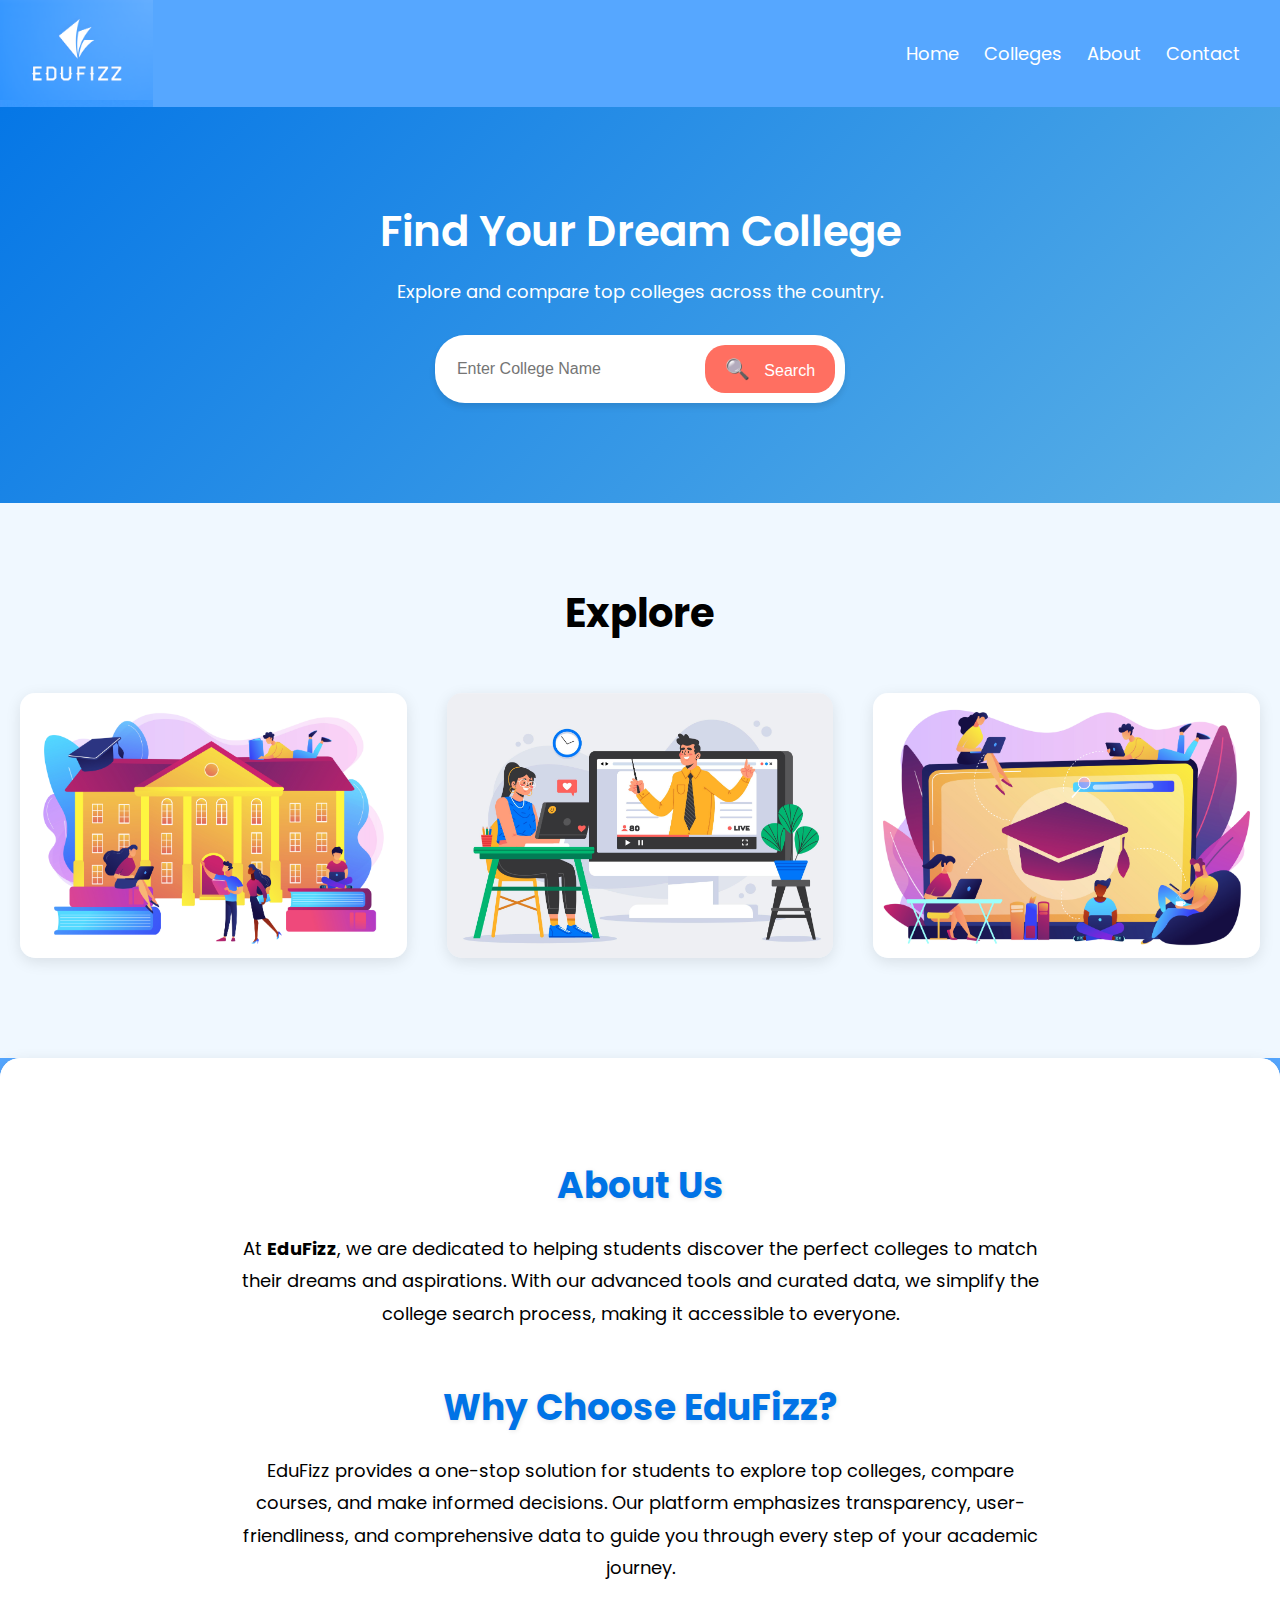
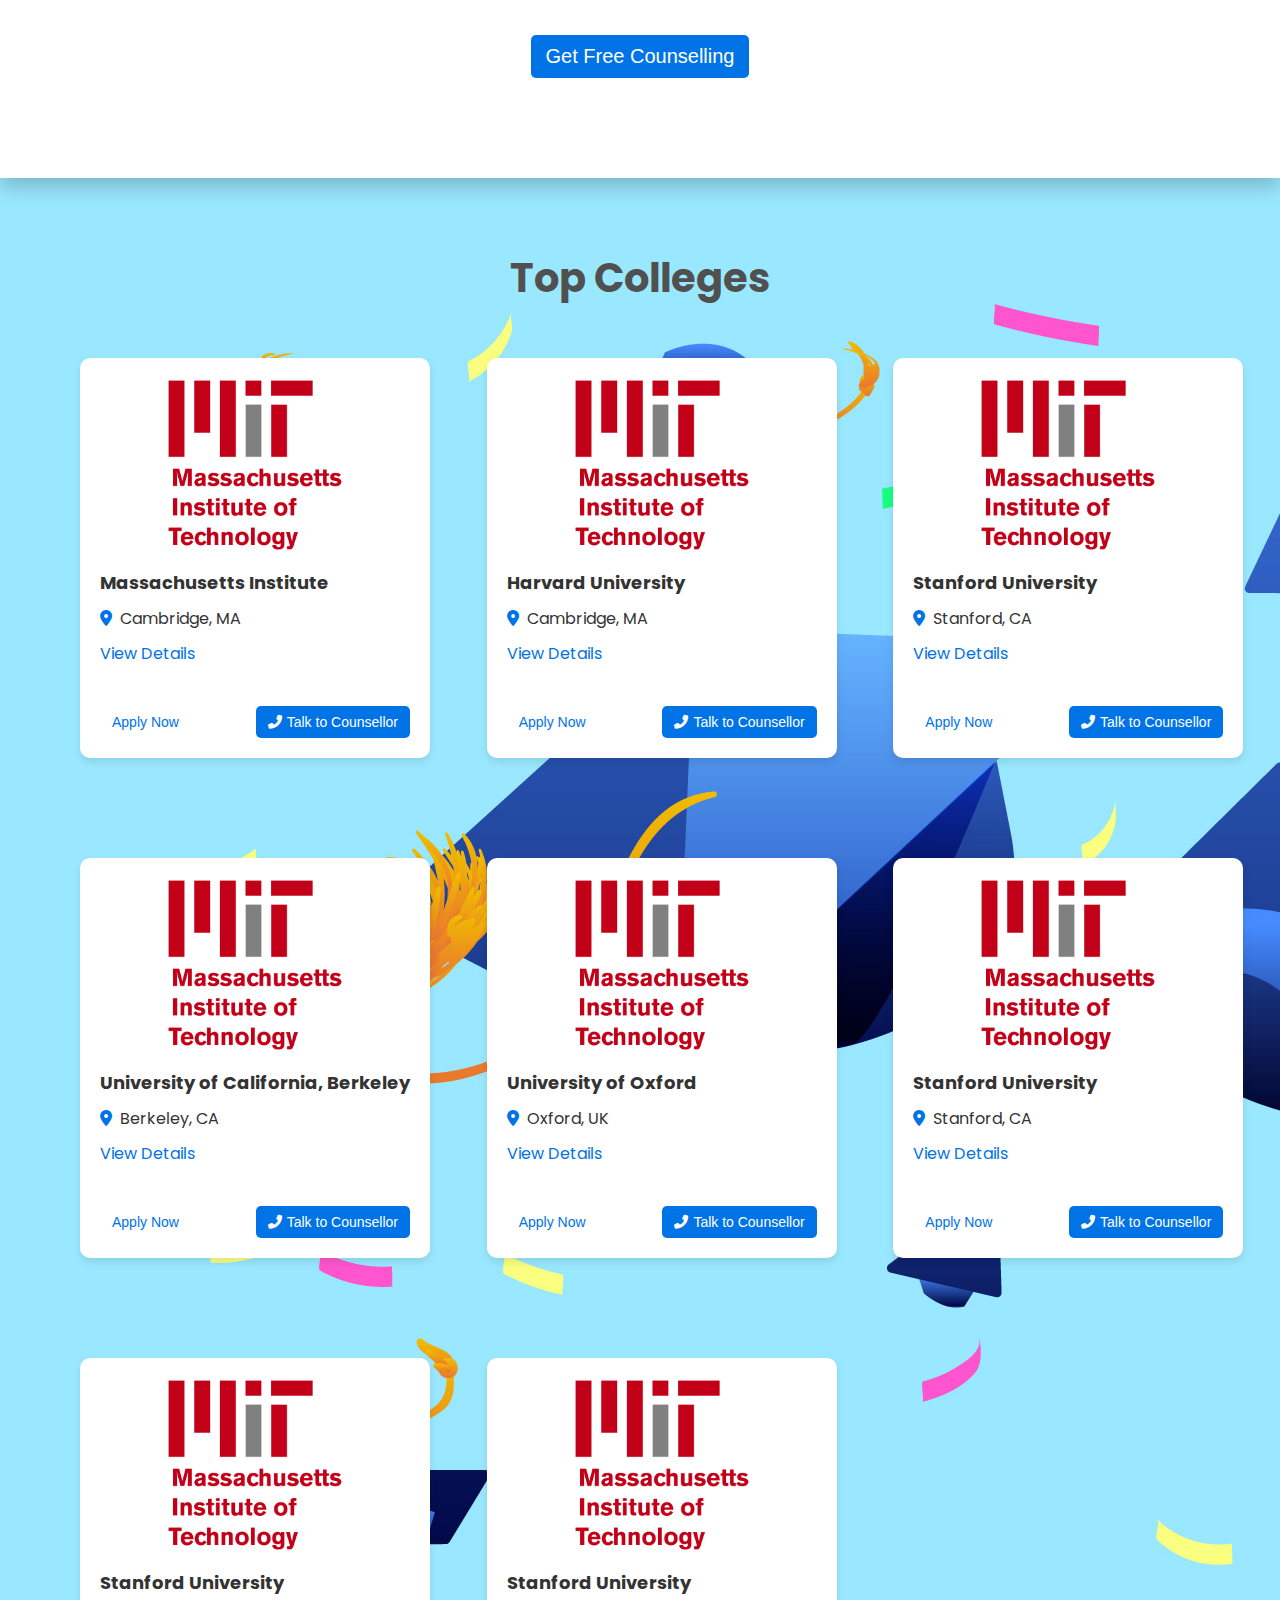
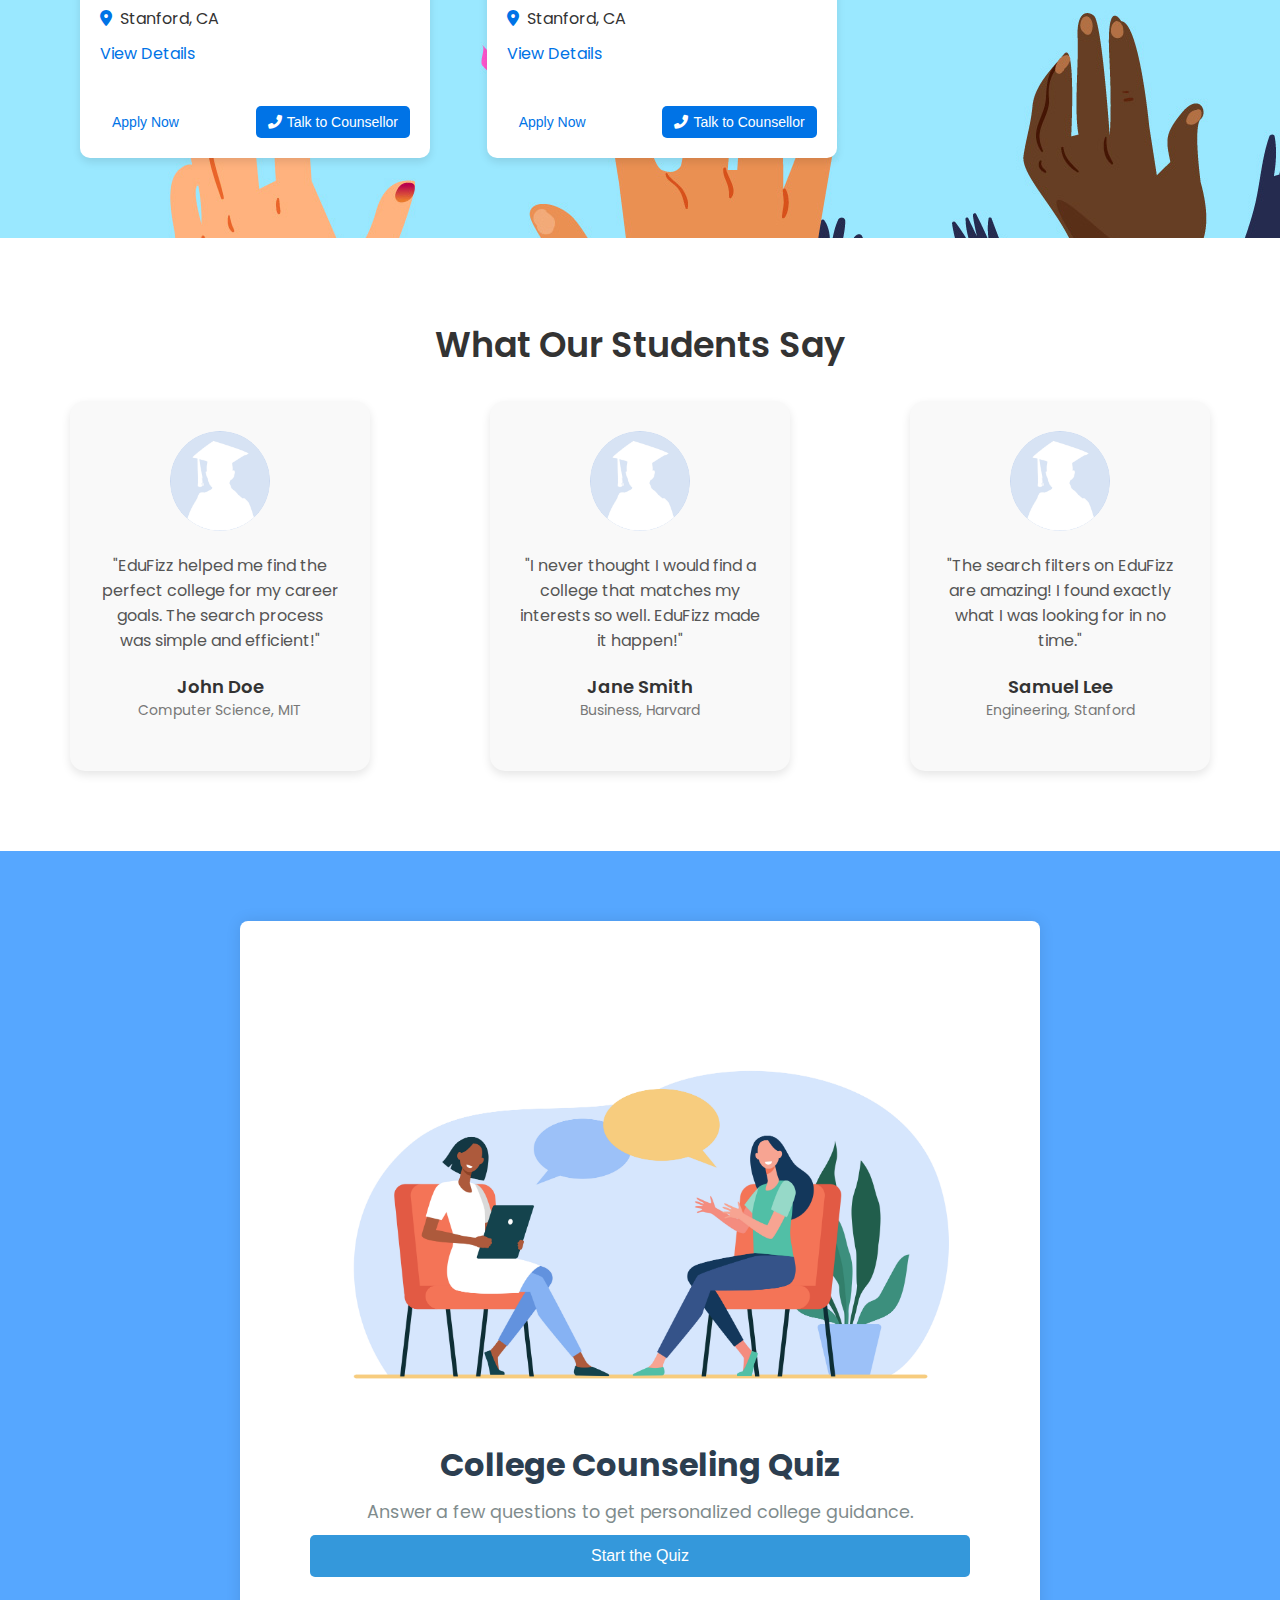
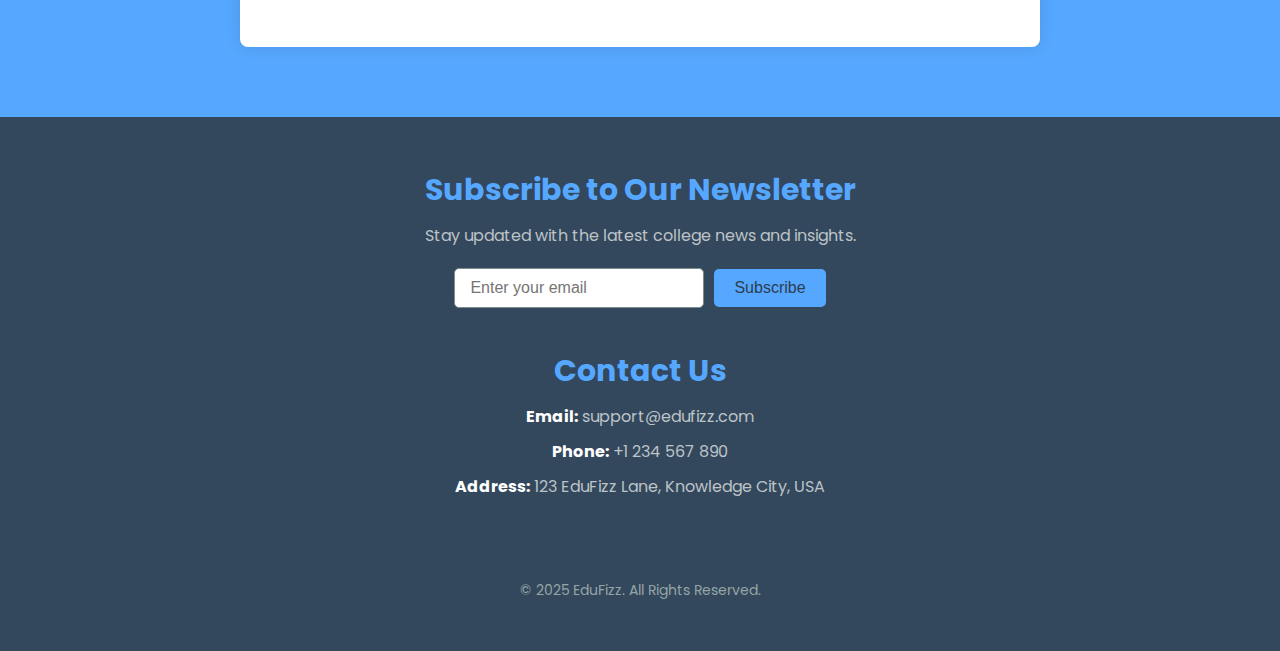
==== index.html @ 8e406446 "first commit" ====
<!DOCTYPE html>
<html lang="en">

<head>
    <meta charset="UTF-8">
    <meta name="viewport" content="width=device-width, initial-scale=1.0">
    <title>EduFizz - College Search</title>
    <link href="https://fonts.googleapis.com/css2?family=Poppins:wght@300;400;600&display=swap" rel="stylesheet">
    <link href="https://cdnjs.cloudflare.com/ajax/libs/font-awesome/6.0.0-beta3/css/all.min.css" rel="stylesheet">
    <link rel="stylesheet" href="style.css">
</head>

<body>
    <header>
        <div class="logo">
            <img src="images/Edufizz logo.png" alt="">
        </div>
        <nav>
            <ul>
                <li><a href="#home">Home</a></li>
                <li><a href="#colleges">Colleges</a></li>
                <li><a href="#about">About</a></li>
                <li><a href="#college-counseling">Contact</a></li>
            </ul>
        </nav>
    </header>

    <section id="home" class="hero">
        <div class="hero-content">
            <h2>Find Your Dream College</h2>
            <p>Explore and compare top colleges across the country.</p>
            <form id="searchForm">
                <input type="text" id="searchQuery" placeholder="Enter College Name" required>
                <button type="search-submit"><span class="search-icon">&#128269;</span> Search</button>
            </form>
        </div>
    </section>

    <section id="enhanced-graphics" class="enhanced-graphics-section">
        <div class="explore">Explore</div>
        <div class="content-wrapper">
            <div class="image-card">
                <img src="images/img 1.jpg" alt="College Counseling" class="card-image">
                <div class="overlay">
                    <h3 class="card-title">Find Your Dream College</h3>
                    <p class="card-description">Explore top colleges, courses, and scholarships to make an informed decision.</p>
                </div>
            </div>
    
            <div class="image-card">
                <img src="images/img 2.jpg" alt="Counseling Sessions" class="card-image">
                <div class="overlay">
                    <h3 class="card-title">Personalized Counseling</h3>
                    <p class="card-description">Get expert advice tailored to your needs and aspirations.</p>
                </div>
            </div>
    
            <div class="image-card">
                <img src="images/img 3.jpg" alt="Course Comparison" class="card-image">
                <div class="overlay">
                    <h3 class="card-title">Compare Courses</h3>
                    <p class="card-description">Make informed choices by comparing courses, fees, and placement opportunities.</p>
                </div>
            </div>
        </div>
    </section>

    <section id="about" class="about-significance-section">
        <div class="content-wrapper">
            <!-- About Us -->
            <div class="about-us">
                <h2>About Us</h2>
                <p>
                    At <strong>EduFizz</strong>, we are dedicated to helping students discover the perfect colleges
                    to match their dreams and aspirations. With our advanced tools and curated data,
                    we simplify the college search process, making it accessible to everyone.
                </p>
            </div>

            <!-- Significance -->
            <div class="significance">
                <h2>Why Choose EduFizz?</h2>
                <p>
                    EduFizz provides a one-stop solution for students to explore top colleges, compare
                    courses, and make informed decisions. Our platform emphasizes transparency, user-friendliness,
                    and comprehensive data to guide you through every step of your academic journey.
                </p>
            </div>

            <div class="talk-to-experts">
                <button class="talk-to-experts-btn" onclick="openTalkToExpertForm()">Get Free Counselling</button>
            </div>
        </div>
    </section>

    <!-- Talk to Expert Form Popup (Modal) -->
    <div id="talkToExpertFormPopup" class="form-popup">
        <div class="form-container">
            <span class="close-btn" onclick="closeTalkToExpertForm()">&times;</span>
            <h2>Talk to an Expert</h2>
            <form id="talkToExpertForm">
                <label for="expert-name">Name:</label>
                <input type="text" id="expert-name" name="name" placeholder="Enter your name" required>

                <label for="expert-email">Email:</label>
                <input type="email" id="expert-email" name="email" placeholder="Enter your email" required>

                <label for="phone">Phone Number:</label>
                <input type="text" id="phone" placeholder="Enter your phone number" required>
                <button type="submit">Submit</button>
            </form>
        </div>
    </div>

   

    <section id="colleges" class="colleges">
        <h2>Top Colleges</h2>
        <div class="college-list" id="collegeList">
            <!-- College results will be shown here dynamically -->
        </div>
        <div>
            <button class="explore-more-btn"><a href="colleges.html">Explore more colleges</a></button>
        </div>
    </section>

    <!-- Counselling Form Popup -->
    <div id="counselFormPopup" class="popup-form">
        <div class="form-content">
            <span class="close-btn" onclick="closePopup('counselFormPopup')">&times;</span>
            <h2>Get Counselling for <span id="counselCollegeName"></span></h2>
            <form>
                <label for="name">Your Name:</label>
                <input type="text" id="name" placeholder="Enter your name" required>
                <label for="email">Your Email:</label>
                <input type="email" id="email" placeholder="Enter your email" required>
                <label for="phone">Phone Number:</label>
                <input type="text" id="phone" placeholder="Enter your phone number" required>
                <button type="submit">Submit</button>
            </form>
        </div>
    </div>

    <!-- Apply Form Popup (Modal) -->
    <div id="applyFormPopup" class="form-popup">
        <div class="form-container">
            <span class="close-btn" onclick="closeApplyForm()">&times;</span>
            <h2>Apply for <span id="applyCollegeName"></span></h2>
            <form id="applyForm">
                <label for="applicantName">Name:</label>
                <input type="text" id="applicantName" name="name" placeholder="Enter your name" required>

                <label for="applicantEmail">Email:</label>
                <input type="email" id="applicantEmail" name="email" placeholder="Enter your email" required>

                <label for="phone">Phone Number:</label>
                <input type="text" id="phone" placeholder="Enter your phone number" required>
                <button type="submit">Submit Application</button>
            </form>
        </div>
    </div>

    
    <section id="testimonials" class="testimonials">
        <h2>What Our Students Say</h2>
        <div class="testimonial-list">
            <div class="testimonial-card">
                <img src="images/student -img.webp" alt="Student 1">
                <p>"EduFizz helped me find the perfect college for my career goals. The search process was simple and
                    efficient!"</p>
                <h3>John Doe</h3>
                <p>Computer Science, MIT</p>
            </div>
            <div class="testimonial-card">
                <img src="images/student -img.webp" alt="Student 2">
                <p>"I never thought I would find a college that matches my interests so well. EduFizz made it happen!"
                </p>
                <h3>Jane Smith</h3>
                <p>Business, Harvard</p>
            </div>
            <div class="testimonial-card">
                <img src="images/student -img.webp" alt="Student 3">
                <p>"The search filters on EduFizz are amazing! I found exactly what I was looking for in no time."</p>
                <h3>Samuel Lee</h3>
                <p>Engineering, Stanford</p>
            </div>
        </div>
    </section>

    <!-- College Counseling Quiz Section -->
<section id="college-counseling" class="college-counseling-section">
    <section class="vector-image">
        <div>
        </div>
    </section>
    <h2>College Counseling Quiz</h2>
    <p>Answer a few questions to get personalized college guidance.</p>

    <div id="quiz-container">
        <button id="start-btn" onclick="startQuiz()">Start the Quiz</button>
    </div>
    
    <div id="quiz-content" class="hidden">
        <div id="question-container"></div>
        <button id="next-btn" onclick="nextQuestion()">Next</button>
    </div>

    <div id="form-container" class="hidden">
        <h3>Thank you for completing the quiz!</h3>
        <p>Our expert will contact you soon to discuss your college options.</p>
        <form id="request-call-form">
            <label for="name">Full Name</label>
            <input type="text" id="name" name="name" required>
            
            <label for="phone">Phone Number</label>
            <input type="tel" id="phone" name="phone" required>
            
            <label for="interest">What is your preferred course/stream?</label>
            <input type="text" id="interest" name="interest" required>

            <label for="college">Do you have any particular college in mind?</label>
            <input type="text" id="college" name="college">

            <button type="submit">Request Call</button>
        </form>
    </div>
</section>


    <footer class="footer">
        <div class="footer-container">
            <!-- Subscription Section -->
            <div class="subscription">
                <h3>Subscribe to Our Newsletter</h3>
                <p>Stay updated with the latest college news and insights.</p>
                <form class="subscription-form">
                    <input type="email" placeholder="Enter your email" required>
                    <button type="submit">Subscribe</button>
                </form>
            </div>

            <!-- Contact Us Section -->
            <div class="contact-us">
                <h3>Contact Us</h3>
                <ul>
                    <li><strong>Email:</strong> support@edufizz.com</li>
                    <li><strong>Phone:</strong> +1 234 567 890</li>
                    <li><strong>Address:</strong> 123 EduFizz Lane, Knowledge City, USA</li>
                </ul>
            </div>
        </div>

        <!-- Footer Bottom -->
        <div class="footer-bottom">
            <p>&copy; 2025 EduFizz. All Rights Reserved.</p>
        </div>
    </footer>
    <script src="script.js"></script>
    <script src="quiz.js"></script>
            
</body>

</html>
---- style.css ----
/* General Styles */
* {
    margin: 0;
    padding: 0;
    box-sizing: border-box;
}

body {
    font-family: 'Poppins', sans-serif;
    background-color: #56a7ff;
    color: #333;
}

/* Header */
header {
    display: flex;
    justify-content: space-between;
    align-items: center;

    background-color: #56a7ff;
    color: #ffffff;
    position: fixed;
    width: 100%;
    top: 0;
    z-index: 10;
}

header .logo {
    background-image: url("images/Edufizz\ logo.png");
}

header .logo img {
    height: 100px;
    /* Adjust the height as needed */
    max-width: 100%;
    object-fit: contain;
}

header nav {
    padding: 20px 40px;
}

header nav ul {
    list-style: none;
    display: flex;
}

header nav ul li {
    margin-left: 25px;
}

header nav ul li a {
    color: #ffffff;
    text-decoration: none;
    font-size: 18px;
    font-weight: 400;
    transition: color 0.3s ease;
}

header nav ul li a:hover {
    color: #ff6f61;
}

/* Enhanced Graphics Section */
.enhanced-graphics-section {
    padding: 80px 20px;
    background-color: #f0f8ff;
}

.explore {
    text-align: center;
    color: black;
    font-size: 40px;
    font-weight: bold;
    margin-bottom: 50px;
}

.content-wrapper {
    display: flex;
    justify-content: space-between;
    gap: 40px;
    flex-wrap: wrap;
}

.image-card {
    position: relative;
    flex: 1;
    min-width: 280px;
    max-width: 32%;
    margin-bottom: 20px;
    border-radius: 15px;
    overflow: hidden;
    box-shadow: 0px 4px 15px rgba(0, 0, 0, 0.1);
    transition: transform 0.3s ease, box-shadow 0.3s ease;
}

.image-card:hover {
    transform: scale(1.05);
    box-shadow: 0px 6px 25px rgba(0, 0, 0, 0.2);
}

.card-image {
    width: 100%;
    height: 100%;
    object-fit: cover;
    transition: opacity 0.3s ease;
}

.image-card:hover .card-image {
    opacity: 0.7;
}

.overlay {
    position: absolute;
    top: 0;
    left: 0;
    right: 0;
    bottom: 0;
    background: rgba(0, 0, 0, 0.5);
    color: white;
    opacity: 0;
    padding: 40px;
    text-align: center;
    transition: opacity 0.3s ease;
    border-radius: 15px;
}

.image-card:hover .overlay {
    opacity: 1;
}

.card-title {
    font-size: 30px;
    font-weight: bold;
    margin-bottom: 15px;
}

.card-description {
    font-size: 16px;
    line-height: 1.6;
}

@media (max-width: 768px) {
    .content-wrapper {
        flex-direction: column;
        align-items: center;
    }

    .image-card {
        max-width: 90%;
    }
}

.vector-image {
    background-image: url('images/counsel.jpg');
    background-size: contain;
    /* Ensures the whole image fits within the background */
    background-position: center;
    /* Centers the image */
    background-repeat: no-repeat;
    /* Prevents the image from repeating */
    height: 50vh;
    /* Makes the background cover the full viewport height */
    width: 100%;
    /* Makes the background span the full width */
}

/* Hero Section */
.hero {
    background: linear-gradient(135deg, #0073e6, #5ab0e6);
    color: white;
    padding: 200px 20px 100px;
    text-align: center;
}

.hero h2 {
    font-size: 42px;
    margin-bottom: 15px;
    font-weight: 600;
}

.hero p {
    font-size: 18px;
    margin-bottom: 30px;
}

.hero form {
    display: inline-flex;
    align-items: center;
    background-color: white;
    border-radius: 30px;
    box-shadow: 0 4px 6px rgba(0, 0, 0, 0.1);
    padding: 10px;
    overflow: hidden;
}

.hero form input {
    padding: 12px;
    width: 250px;
    border: none;
    font-size: 16px;
    border-radius: 20px;
    outline: none;
}

.hero form button {
    padding: 12px 20px;
    margin-left: 10px;
    background-color: #ff6f61;
    color: white;
    border: none;
    border-radius: 20px;
    cursor: pointer;
    font-size: 16px;
    transition: background-color 0.3s ease;
}

.hero form button:hover {
    background-color: #ff5733;
}

.search-icon {
    font-size: 20px;
    margin-right: 10px;
}


/* About and Significance Section */
.about-significance-section {
    padding: 100px 20px;
    background-color: #ffffff;
    border-radius: 20px 20px 0px 0px;
    color: rgb(0, 0, 0);
    text-align: center;
    position: relative;
    overflow: hidden;
    box-shadow: 0 10px 20px rgba(0, 0, 0, 0.2);
}

/* Dark Overlay */
.about-significance-section::before {
    content: '';
    position: absolute;
    top: 0;
    left: 0;
    width: 100%;
    height: 100%;
    background: #ffffff;
    /* Overlay for readability */
    z-index: 1;
}

.about-significance-section .content-wrapper {
    position: relative;
    z-index: 2;
    /* Place content above overlay */
    display: flex;
    flex-direction: column;
    align-items: center;
    gap: 50px;
    /* Space between sections */
}

/* Section Headings */
.about-us h2,
.significance h2 {
    font-size: 36px;
    margin-bottom: 20px;
    color: #0073e6;
    /* Eye-catching color */
    text-shadow: 1px 1px 5px rgba(0, 0, 0, 0.1);
}

.about-us p,
.significance p {
    font-size: 18px;
    line-height: 1.8;
    max-width: 800px;
    margin: 0 auto;
}

.talk-to-experts-btn {
    background-color: #0073e6;
    color: white;
    font-size: 20px;
    border: none;
    padding: 10px 15px;
    border-radius: 5px;
    cursor: pointer;
}

.talk-to-experts-btn:hover {
    background-color: #005bb5;
}

/* Colleges Section */
.colleges {
    padding: 70px 70px;
    text-align: center;
    background-image: url("images/cap-throw.jpg");
    background-color: rgba(0, 0, 0, 0.2);
}

.colleges h2 {
    font-size: 40px;
    margin-bottom: 40px;
    color: rgb(81, 80, 80);
    text-shadow: #333;
}

.college-list {
    display: grid;
    grid-template-columns: repeat(auto-fit, minmax(300px, 1fr));
    gap: 80px;
    /* Increased gap between cards */
    justify-content: center;
    align-items: center;
}

.college-card {
    background-color: white;
    border-radius: 10px;
    padding: 20px;
    margin: 10px;
    height: 400px;
    width: 350px;
    box-shadow: 0 4px 8px rgba(0, 0, 0, 0.1);
    text-align: left;
    position: relative;
    transition: transform 0.3s ease, box-shadow 0.3s ease;
}

.college-card:hover {
    transform: translateY(-10px);
    /* Lift the card slightly */
    box-shadow: 0 8px 16px rgba(0, 0, 0, 0.2);
    /* Add a deeper shadow */
}

.college-card img {
    width: 100%;
    height: auto;
    max-height: 200px;
    object-fit: cover;
    border-radius: 10px 10px 0 0;
}

.college-card h3 {
    font-size: 18px;
    margin-top: 10px;
    margin-bottom: 10px;
}

.college-card p {
    font-size: 16px;
    margin-top: 10px;
    margin-bottom: 10px;
    display: flex;
    align-items: center;
    gap: 8px;
}

.college-card p i {
    color: #0073e6;
    /* Icon color */
    font-size: 16px;
    /* Icon size */
}

.college-card a {
    text-decoration: none;
    color: #0073e6;
}

.college-card .get-counselling-btn {
    position: absolute;
    bottom: 20px;
    right: 20px;
    background-color: #0073e6;
    color: white;
    border: none;
    padding: 8px 12px;
    border-radius: 5px;
    font-size: 14px;
    display: flex;
    align-items: center;
    gap: 5px;
    cursor: pointer;
    transition: background-color 0.3s ease;
}

.college-card .get-counselling-btn:hover {
    background-color: #005bb5;
}



.popup-form {
    display: none;
    position: fixed;
    top: 0;
    left: 0;
    width: 100%;
    height: 100%;
    background-color: rgba(0, 0, 0, 0.5);
    z-index: 1000;
    justify-content: center;
    align-items: center;
}


.form-content {
    background: white;
    padding: 30px;
    border-radius: 10px;
    width: 400px;
    box-shadow: 0 4px 10px rgba(0, 0, 0, 0.2);
    text-align: left;
    position: relative;
}

.form-content h2 {
    font-size: 20px;
    margin-bottom: 20px;
}

.form-content label {
    display: block;
    margin-bottom: 5px;
    font-size: 14px;
}

.form-content input {
    width: 100%;
    padding: 10px;
    margin-bottom: 15px;
    border: 1px solid #ccc;
    border-radius: 5px;
    font-size: 14px;
}

.form-content button {
    background-color: #0073e6;
    color: white;
    border: none;
    padding: 10px 15px;
    border-radius: 5px;
    cursor: pointer;
}

.form-content button:hover {
    background-color: #005bb5;
}

.form-content .close-btn {
    position: absolute;
    top: 25px;
    right: 20px;
    font-size: 25px;
    /* Increase size to make it more visible */
    color: #333;
    cursor: pointer;
    z-index: 1100;
    /* Ensure the button is above all content */
}

.college-card .apply-now-btn {
    position: absolute;
    bottom: 20px;
    left: 20px;
    background-color: #ffffff;
    color: #0073e6;
    padding: 8px 12px;
    border: 5px #0073e6;
    border-radius: 5px;
    font-size: 14px;
    display: flex;
    align-items: center;
    gap: 5px;
    cursor: pointer;
    transition: background-color 0.3s ease;
}

.college-card .apply-now-btn:hover {
    background-color: #005bb5;
    color: white;
}

.form-popup {
    display: none;
    position: fixed;
    top: 0;
    left: 0;
    width: 100%;
    height: 100%;
    background-color: rgba(0, 0, 0, 0.5);
    z-index: 1000;
    justify-content: center;
    align-items: center;
}

.form-container {
    background: white;
    padding: 30px;
    border-radius: 10px;
    width: 400px;
    box-shadow: 0 4px 10px rgba(0, 0, 0, 0.2);
    text-align: left;
    position: relative;
}

.form-container .close-btn {
    position: absolute;
    top: 25px;
    right: 20px;
    font-size: 25px;
    /* Increase size to make it more visible */
    color: #333;
    cursor: pointer;
    z-index: 1100;
    /* Ensure the button is above all content */
}

.form-container h2 {
    font-size: 20px;
    margin-bottom: 20px;
}

.form-container label {
    display: block;
    margin-bottom: 5px;
    font-size: 14px;
}

.form-container input {
    width: 100%;
    padding: 10px;
    margin-bottom: 15px;
    border: 1px solid #ccc;
    border-radius: 5px;
    font-size: 14px;
}

.form-container button {
    width: 100%;
    padding: 10px;
    background-color: #0073e6;
    color: white;
    border: none;
    border-radius: 5px;
    cursor: pointer;
}

.form-container button:hover {
    background-color: #005bb5;
}

.explore-more-btn {
    background-color: #0073e6;
    color: white;
    margin-top: 40px;
    border: none;
    font-size: 20px;
    padding: 10px 15px;
    border-radius: 5px;
    cursor: pointer;
    display: none;
}

.explore-more-btn:hover {
    background-color: #005bb5;
}

.explore-more-btn a {
    text-decoration: none;
    color: white;
}

/* Student Testimonial Section */
.testimonials {
    padding: 80px 20px;
    text-align: center;
    background-color: #fff;
}

.testimonials h2 {
    font-size: 35px;
    margin-bottom: 30px;
    font-weight: 600;
    color: #333;
}

.testimonial-list {
    display: flex;
    justify-content: space-around;
    gap: 20px;
    flex-wrap: wrap;
}

.testimonial-card {
    background-color: #f9f9f9;
    padding: 30px;
    width: 300px;
    box-shadow: 0 4px 10px rgba(0, 0, 0, 0.1);
    border-radius: 15px;
    text-align: center;
    transition: transform 0.3s ease;
}

.testimonial-card:hover {
    transform: translateY(-10px);
}

.testimonial-card img {
    border-radius: 50%;
    width: 100px;
    height: 100px;
    margin-bottom: 15px;
}

.testimonial-card p {
    font-size: 16px;
    color: #555;
    margin-bottom: 20px;
}

.testimonial-card h3 {
    font-size: 18px;
    font-weight: 600;
    color: #333;
}

.testimonial-card p:last-of-type {
    font-size: 14px;
    color: #777;
}

/* Footer Styling */
.footer {
    background-color: #33485d;
    /* Dark blue-gray background */
    color: #ecf0f1;
    /* Light text color */
    padding: 50px 20px;
}

.footer-container {
    display: flex;
    flex-direction: column;
    align-items: center;
    gap: 40px;
    max-width: 1200px;
    margin: 0 auto;
}

.subscription,
.contact-us {
    text-align: center;
    flex: 1;
}

.subscription h3,
.contact-us h3 {
    font-size: 30px;
    margin-bottom: 10px;
    color: #56a7ff;
    /* Highlight color */
}

.subscription p,
.contact-us ul {
    font-size: 16px;
    margin-bottom: 20px;
    color: #bdc3c7;
}

.subscription-form {
    display: flex;
    justify-content: center;
    align-items: center;
    gap: 10px;
}

.subscription-form input {
    padding: 10px 15px;
    border-radius: 5px;
    border: 1px solid #7f8c8d;
    outline: none;
    width: 250px;
    font-size: 16px;
}

.subscription-form button {
    padding: 10px 20px;
    background-color: #56a7ff;
    color: #2c3e50;
    border: none;
    border-radius: 5px;
    font-size: 16px;
    cursor: pointer;
    transition: background-color 0.3s ease;
}

.subscription-form button:hover {
    background-color: #4622e6;
}

.contact-us ul {
    list-style: none;
    padding: 0;
}

.contact-us ul li {
    margin-bottom: 10px;
}

.contact-us ul li strong {
    color: #ffffff;
}

.footer-bottom {
    text-align: center;
    margin-top: 40px;
    border-top: 1px solid #34495e;
    padding-top: 20px;
    font-size: 14px;
    color: #95a5a6;
}

.footer-bottom p {
    margin: 0;
}


/* Responsive Design */
@media screen and (max-width: 768px) {
    header {
        flex-direction: column;
        align-items: center;
    }

    header nav ul {
        flex-direction: column;
        margin-top: 20px;
    }

    header nav ul li {
        margin-left: 0;
        margin-top: 10px;
    }

    .hero h2 {
        font-size: 32px;
    }

    .about-significance-section .content-wrapper {
        flex-direction: row;
        justify-content: space-around;
        align-items: flex-start;
    }

    .about-us,
    .significance {
        flex: 1;
        padding: 0 20px;
        max-width: 600px;
    }

    .college-list {
        flex-direction: column;
    }

    .college-card {
        width: 90%;
        margin: 10px auto;
    }

    .testimonial-list {
        flex-direction: column;
        align-items: center;
    }

    .testimonial-card {
        width: 80%;
        margin-bottom: 20px;
    }

    .footer-container {
        flex-direction: row;
        justify-content: space-between;
        align-items: flex-start;
    }

    .subscription,
    .contact-us {
        text-align: left;
    }
}

/* Style for the College Counseling Section */
.college-counseling-section {
    background-color: #fff;
    border-radius: 8px;
    box-shadow: 0 0 15px rgba(0, 0, 0, 0.1);
    padding: 70px;
    margin: 70px 0;
    max-width: 800px;
    margin-left: auto;
    margin-right: auto;
}

.college-counseling-section h2 {
    text-align: center;
    margin-bottom: 10px;
    font-size: 2rem;
    color: #2c3e50;
}

.college-counseling-section p {
    text-align: center;
    font-size: 1.1rem;
    margin-bottom: 10px;
    color: #7f8c8d;
}

.college-counseling-section button {
    background-color: #3498db;
    color: white;
    border: none;
    padding: 12px 24px;
    font-size: 16px;
    cursor: pointer;
    border-radius: 5px;
    display: block;
    width: 100%;
}

.college-counseling-section button:hover {
    background-color: #2980b9;
}

.college-counseling-section .hidden {
    display: none;
}

.college-counseling-section #form-container h3 {
    text-align: center;
}


.college-counseling-section form {
    display: flex;
    flex-direction: column;
    margin-top: 20px;
}

.college-counseling-section form label {
    font-size: 16px;
    margin-bottom: 8px;
}

.college-counseling-section form input,
form select,
form textarea {
    padding: 12px;
    margin-bottom: 15px;
    border: 1px solid #ccc;
    border-radius: 5px;
}

.college-counseling-section form button {
    background-color: #0073e6;
    padding: 12px 24px;
    font-size: 16px;
    cursor: pointer;
    border-radius: 5px;
}

.college-counseling-section form button:hover {
    background-color: #005bb5;
}

.college-counseling-section #quiz-content {
    margin-top: 20px;
}

.college-counseling-section #question-container {
    margin-bottom: 15px;
}

.college-counseling-section input[type="radio"] {
    margin-right: 10px;
}
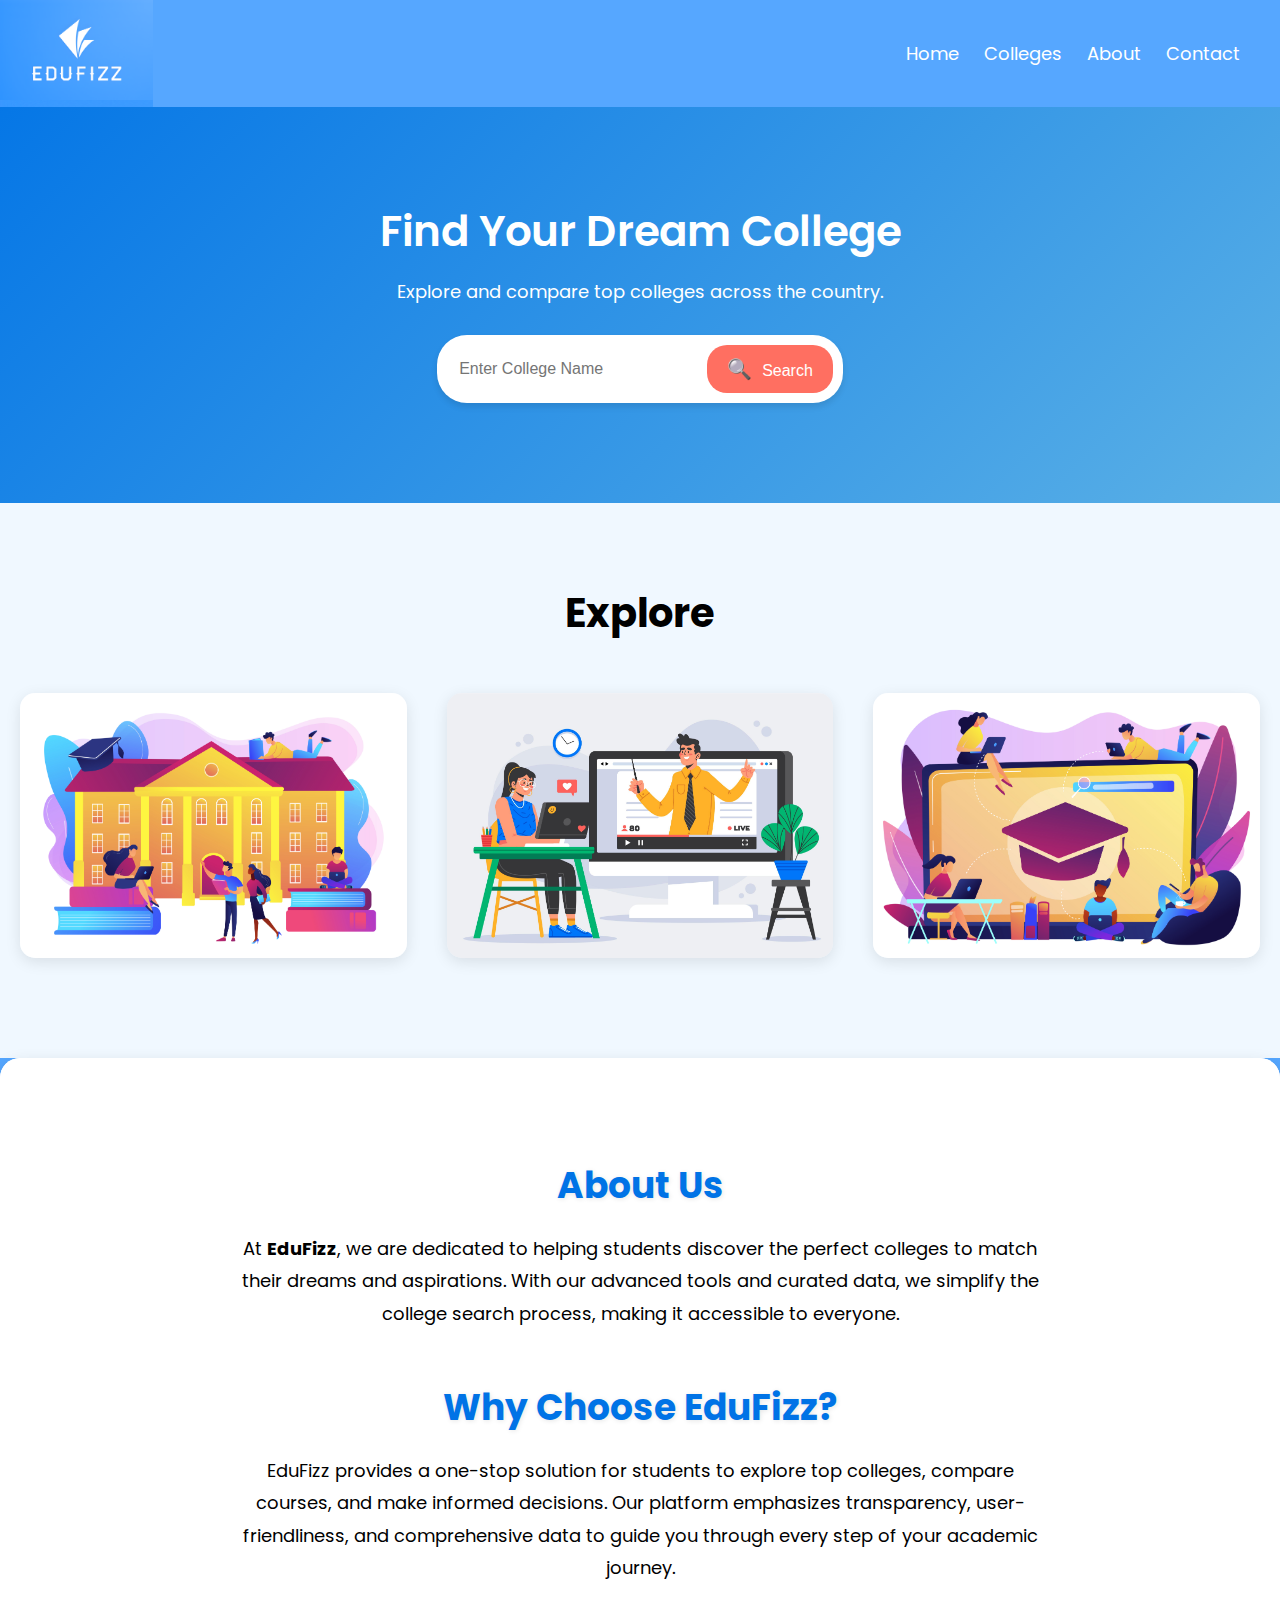
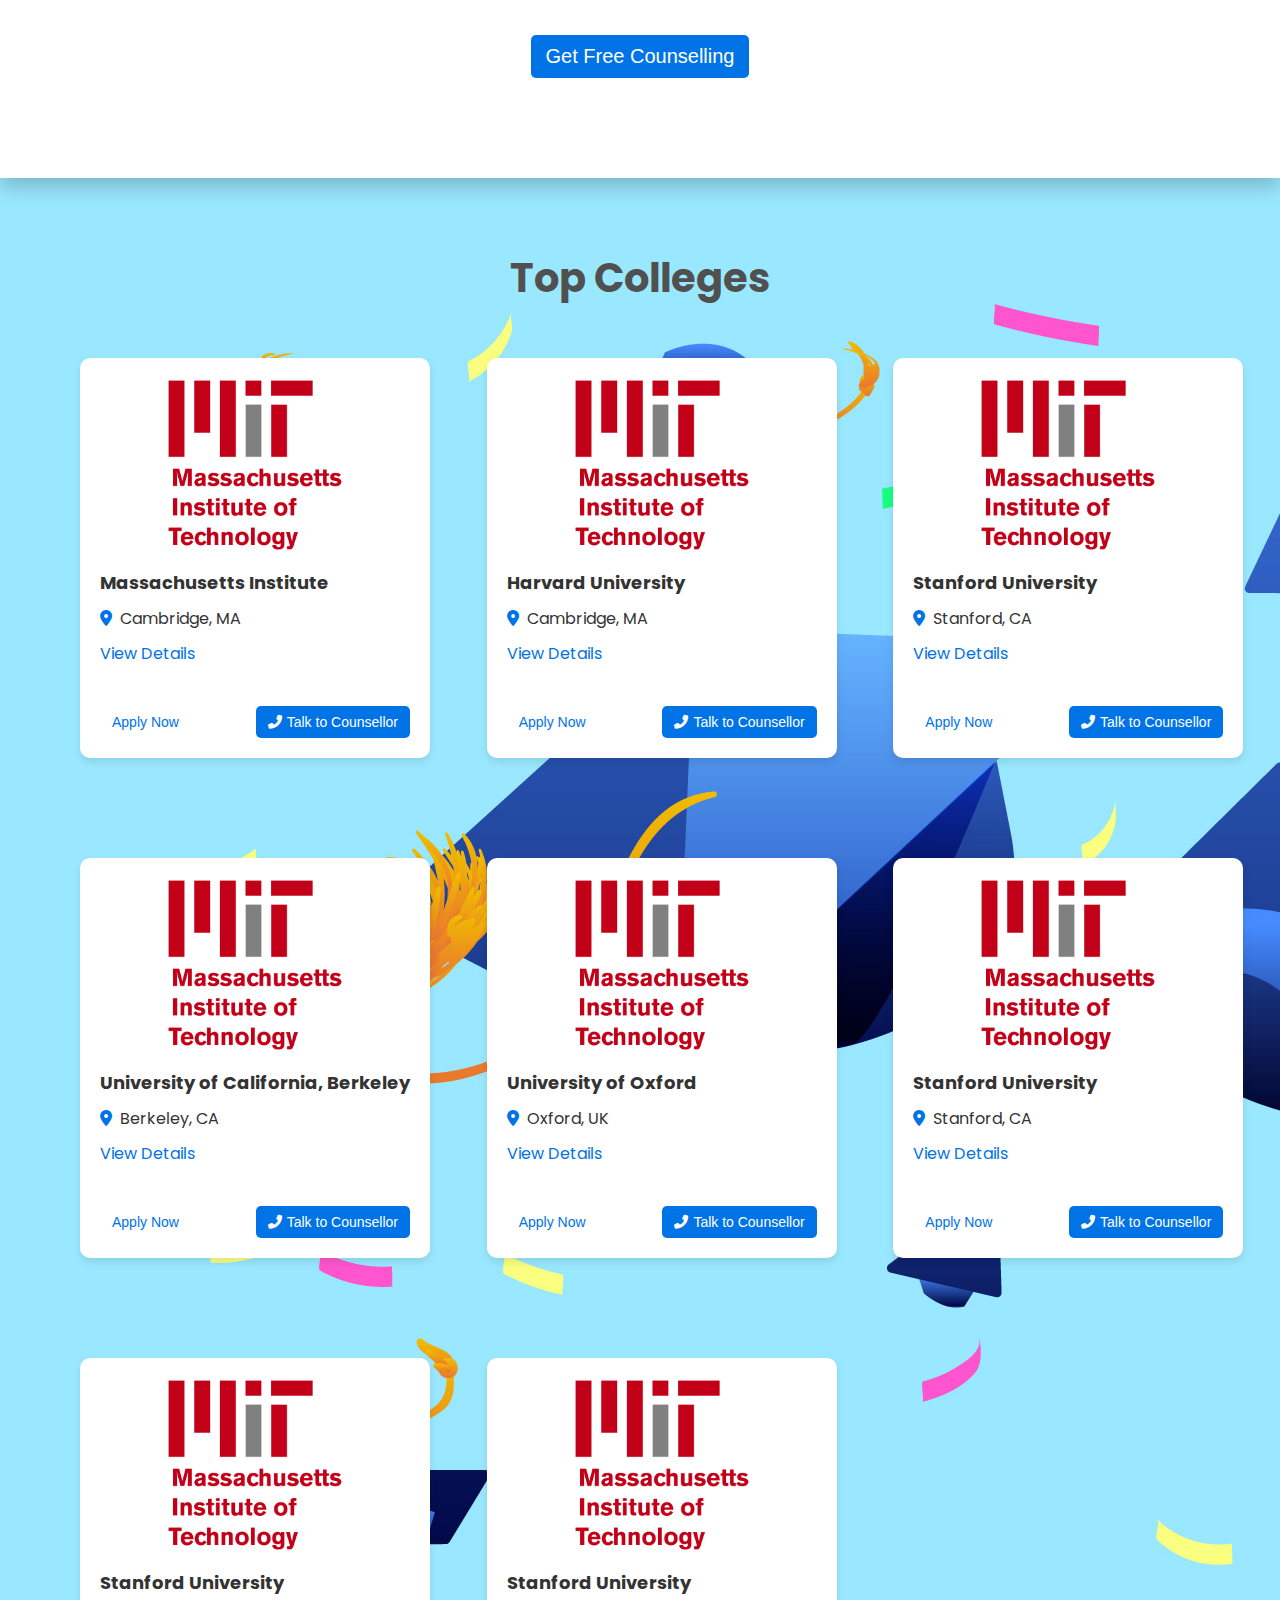
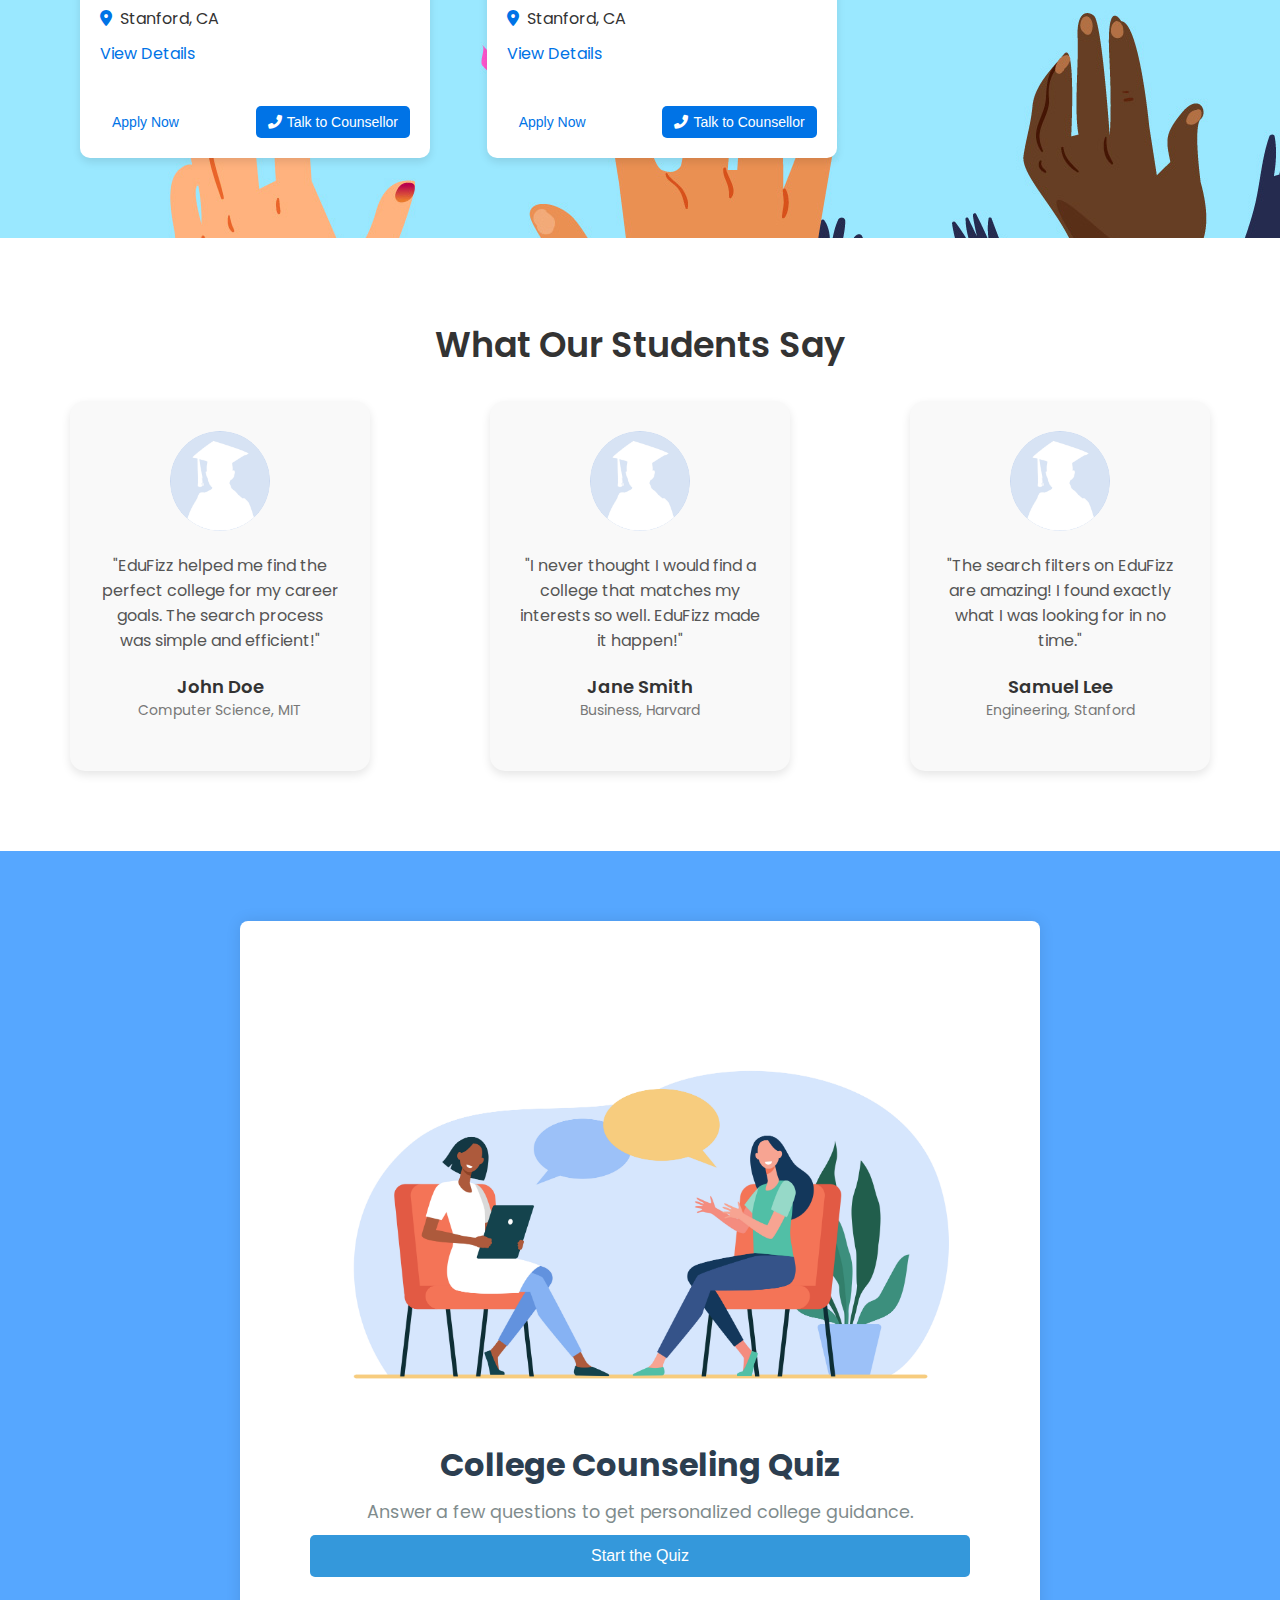
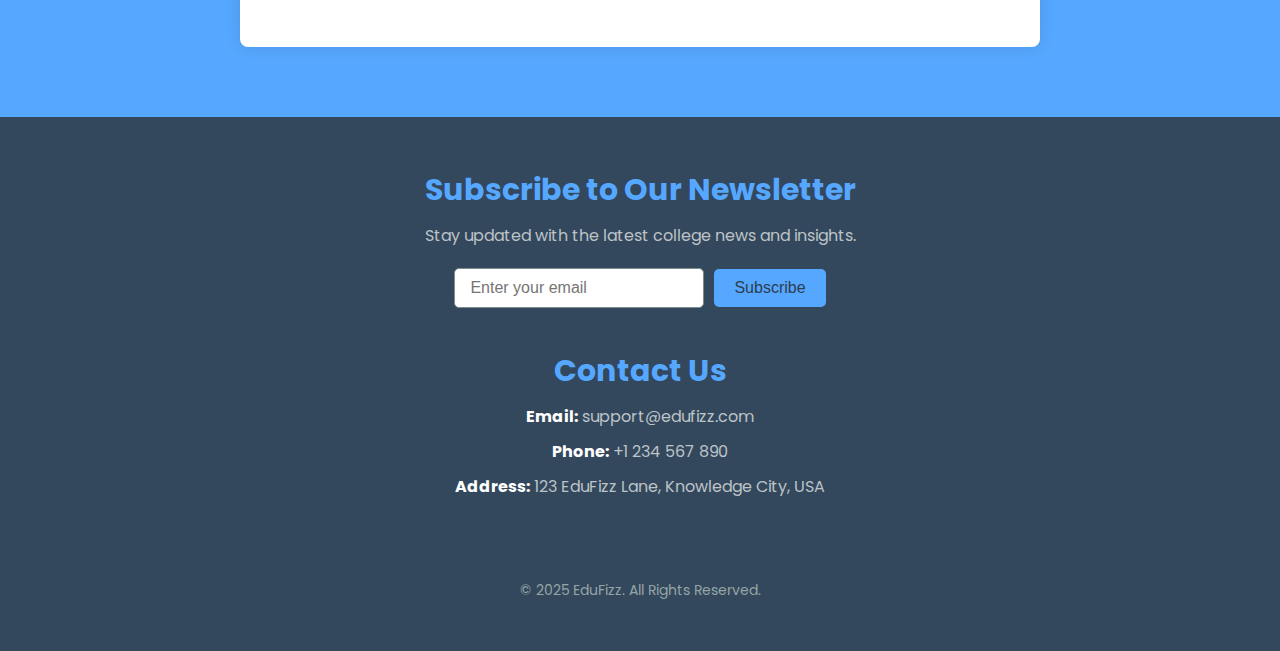
==== commit e4af37c0: "comii" ====
--- a/index.html
+++ b/index.html
@@ -31,7 +31,7 @@
             <p>Explore and compare top colleges across the country.</p>
             <form id="searchForm">
                 <input type="text" id="searchQuery" placeholder="Enter College Name" required>
-                <button type="search-submit"><span class="search-icon">&#128269;</span> Search</button>
+                <button type="button" onclick="searchCollege()"><span class="search-icon">&#128269;</span>Search</button>
             </form>
         </div>
     </section>
--- a/style.css
+++ b/style.css
@@ -224,6 +224,43 @@
     margin-right: 10px;
 }
 
+@media (max-width: 768px) {
+    .hero {
+        padding: 150px 20px 80px; /* Reduced padding on smaller screens */
+        margin-top: 200px; /* Adjusted for better spacing */
+    }
+
+    .hero h2 {
+        font-size: 28px; /* Reduced heading size on smaller screens */
+        margin-bottom: 10px;
+    }
+
+    .hero p {
+        font-size: 16px; /* Slightly smaller font for mobile */
+        margin-bottom: 20px;
+    }
+
+    .hero form {
+        width: 100%;  /* Full width for the form on mobile */
+        flex-direction: column; /* Stack form elements vertically */
+        align-items: stretch; /* Make input and button full width */
+        padding: 15px;
+    }
+
+    .hero form input {
+        width: 100%; /* Make input take full width */
+        margin-bottom: 10px; /* Space between input and button */
+    }
+
+    .hero form button {
+        width: 100%; /* Full width button on mobile */
+        margin-left: 0; /* Remove margin on smaller screens */
+    }
+
+    .search-icon {
+        font-size: 18px; /* Smaller icon on mobile */
+    }
+}
 
 /* About and Significance Section */
 .about-significance-section {
